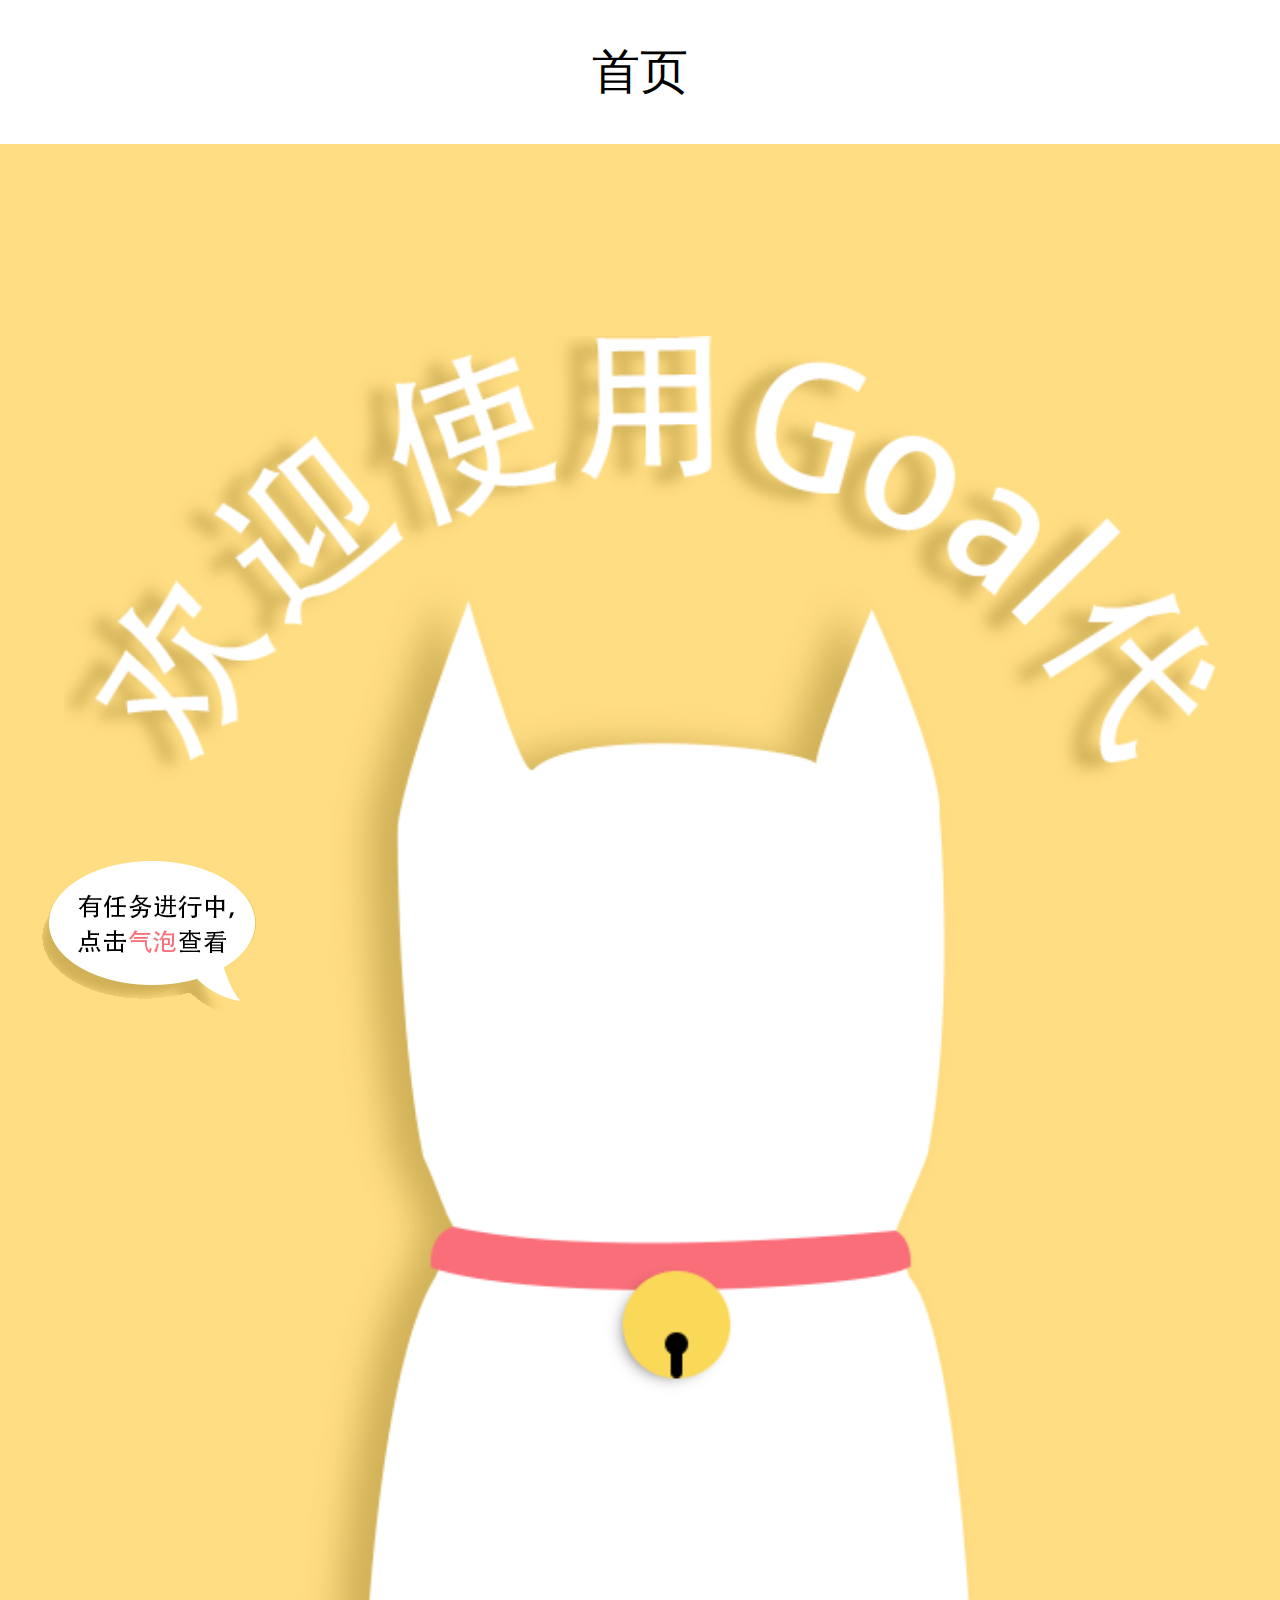
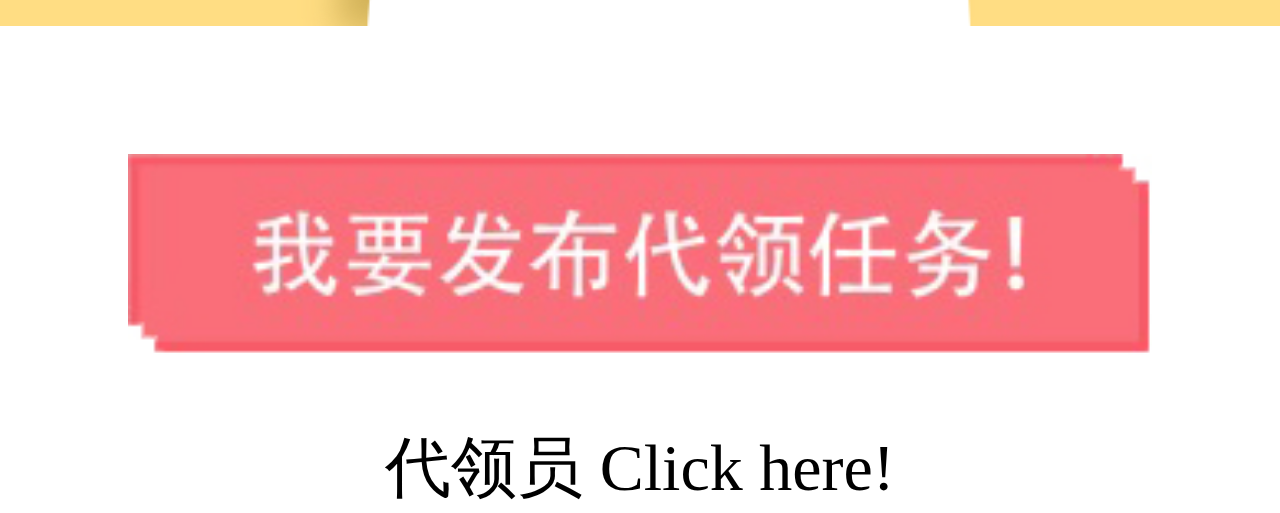
==== index.html @ 282fe361 "Express" ====
<!DOCTYPE html>
<html lang="en">
<head>
    <meta charset="UTF-8">
    <title>Goal代 | 主页</title>
    <link rel="stylesheet" href="css/express.css">
</head>
<body class="indexBody">
<div class="top">
    <div>首页</div>
</div>
<div class="indexBubble">
    <img src="image/bubble.png">
</div>
<div class="indexDog">
    <img src="image/dog.png">
</div>
<div class="indexBottom">
    <img src="image/button.jpg">
</div>
<div class="indexText">
    <label>代领员 Click here!</label>
</div>
</body>
</html>
---- css/express.css ----
*{
    margin: 0;
    padding: 0;
}
.top{
    background-color: #fff;
    font-size: 48px;
    text-align: center;
    padding-top: 40px;
    padding-bottom: 40px;
}
.indexBody{
    /*background-color: #ffdd83;*/
}
.indexBubble{
    position: absolute;
    margin-top: 55%;
    margin-left: 3%;
}
.indexDog{
    text-align: center;
    padding-top: 15%;
    background-color: #ffdd83;
    border: white;
}
.indexDog img{
    vertical-align:bottom;
    width: 90%;
}
.indexBottom{
    background-color: white;
    padding-top: 10%;
    text-align: center;
}
.indexBottom img{
    width: 80%;
}
.indexText{
    padding-top: 5%;
    font-size: 66px;
    text-align: center;
}
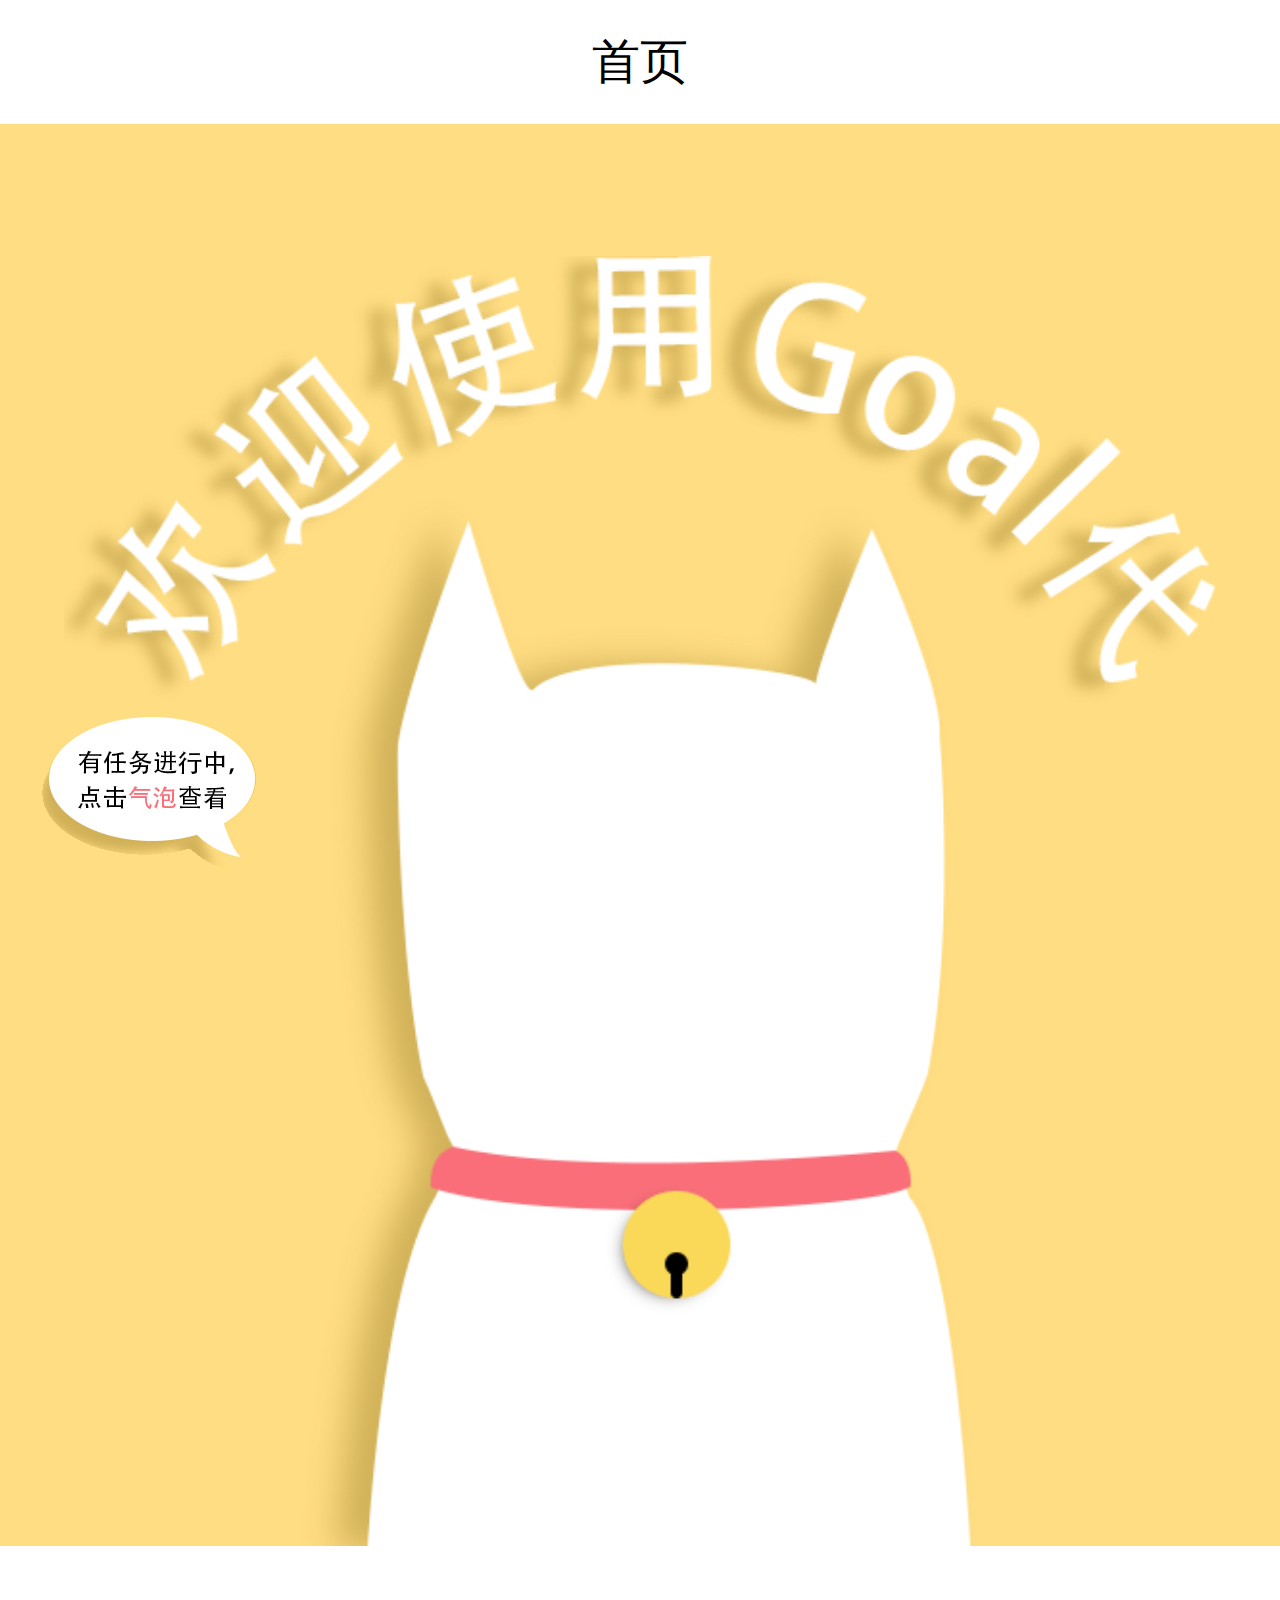
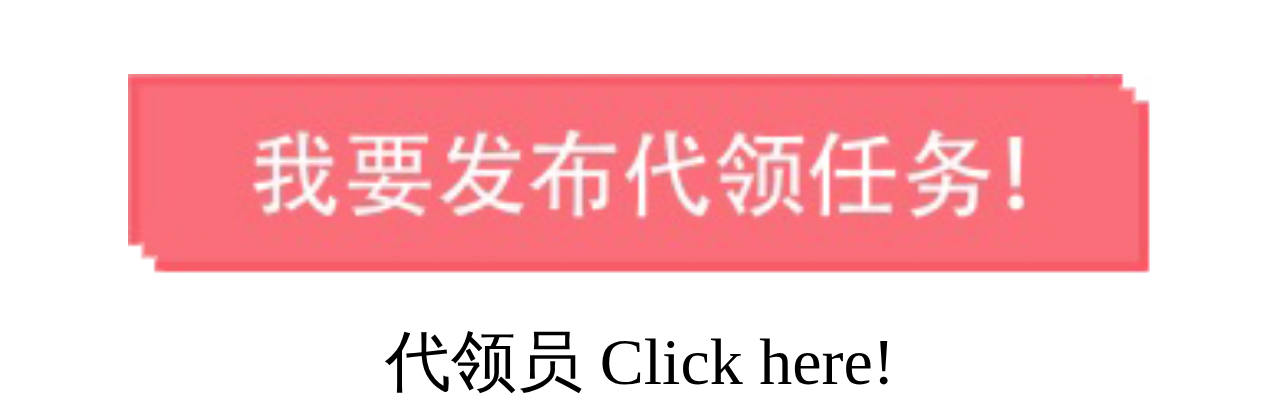
==== commit c1397115: "Express" ====
--- a/index.html
+++ b/index.html
@@ -6,20 +6,24 @@
     <link rel="stylesheet" href="css/express.css">
 </head>
 <body class="indexBody">
-<div class="top">
-    <div>首页</div>
-</div>
-<div class="indexBubble">
-    <img src="image/bubble.png">
-</div>
-<div class="indexDog">
-    <img src="image/dog.png">
-</div>
-<div class="indexBottom">
-    <img src="image/button.jpg">
-</div>
-<div class="indexText">
-    <label>代领员 Click here!</label>
-</div>
+    <div class="indexBubble">
+        <a href="historyInfo.html">
+            <img src="image/bubble.png">
+        </a>
+    </div>
+    <div class="indexDog" style="padding-top: 20%;">
+        <img src="image/dog.png">
+    </div>
+    <div class="indexBottom">
+        <a href="expressInfo.html">
+            <img src="image/button.jpg">
+        </a>
+    </div>
+    <div class="indexText">
+        <label>代领员 Click here!</label>
+    </div>
+    <div class="top">
+        <div>首页</div>
+    </div>
 </body>
 </html>--- a/css/express.css
+++ b/css/express.css
@@ -3,12 +3,24 @@
     padding: 0;
 }
 .top{
-    background-color: #fff;
+    position: fixed;
+    top:0;
+    background-color: white;
+    width: 100%;
     font-size: 48px;
     text-align: center;
-    padding-top: 40px;
-    padding-bottom: 40px;
+    padding-top: 30px;
+    padding-bottom: 30px;
 }
+a{
+    text-decoration: none;
+    color: #666666;
+}
+a:hover{
+    color: #666666;
+}
+
+/* 主页 */
 .indexBody{
     /*background-color: #ffdd83;*/
 }
@@ -19,7 +31,7 @@
 }
 .indexDog{
     text-align: center;
-    padding-top: 15%;
+    padding-top: 12%;
     background-color: #ffdd83;
     border: white;
 }
@@ -36,7 +48,89 @@
     width: 80%;
 }
 .indexText{
-    padding-top: 5%;
+    padding-top: 3%;
     font-size: 66px;
     text-align: center;
+    /*margin-bottom: 10%;*/
+}
+
+/* 快递信息填写 */
+.infoTitle{
+    font-size: 34px;
+    color: #666666;
+    background-color: #eeeeee;
+    padding-top: 1%;
+    padding-bottom: 1%;
+    padding-left: 2%;
+}
+.userInfo{
+    background-color: white;
+    text-align: center;
+    color: #666666;
+    font-size: 50px;
+    padding-bottom: 2%;
+    padding-top: 2%;
+}
+.userInfo label{
+    padding-right: 8%;
+}
+.expressInfo{
+    font-size: 50px;
+    background-color: white;
+}
+.expressInfo p{
+    padding-top: 2%;
+    padding-bottom: 3%;
+    padding-left: 4%;
+}
+.expressInfo label{
+    position: absolute;
+    padding-top: 5px
+}
+.expressInfo input{
+    width: 400px;
+    height: 80px;
+    margin-left: 25%;
+    border: none;
+    font-size: 36px;
+    /*padding-left: 20px;*/
+}
+.button{
+    text-align: center;
+    margin-top: 5%
+}
+.button button{
+    background-color: #f96e79;
+    color: white;
+    font-size: 54px;
+    width: 80%;
+    height: 120px;
+    border-radius: 20px;
+    box-shadow: 4px 4px 10px #f96e79;
+}
+
+/*历史任务*/
+.history{
+    margin-bottom: 2%;
+    margin-top: 1%;
+}
+.historyInfo{
+    background-color: white;
+    font-size: 50px;
+    padding-left: 20px;
+    padding-top: 20px;
+    padding-bottom: 20px;
+}
+.content{
+    background-color: white;
+    /*text-align: center;*/
+    font-size: 42px;
+    color: #666666;
+    padding-left: 20%;
+    padding-top: 3%;
+    padding-bottom: 3%;
+}
+.content div{
+    padding-top: 5px;
+    padding-bottom: 5px;
 }